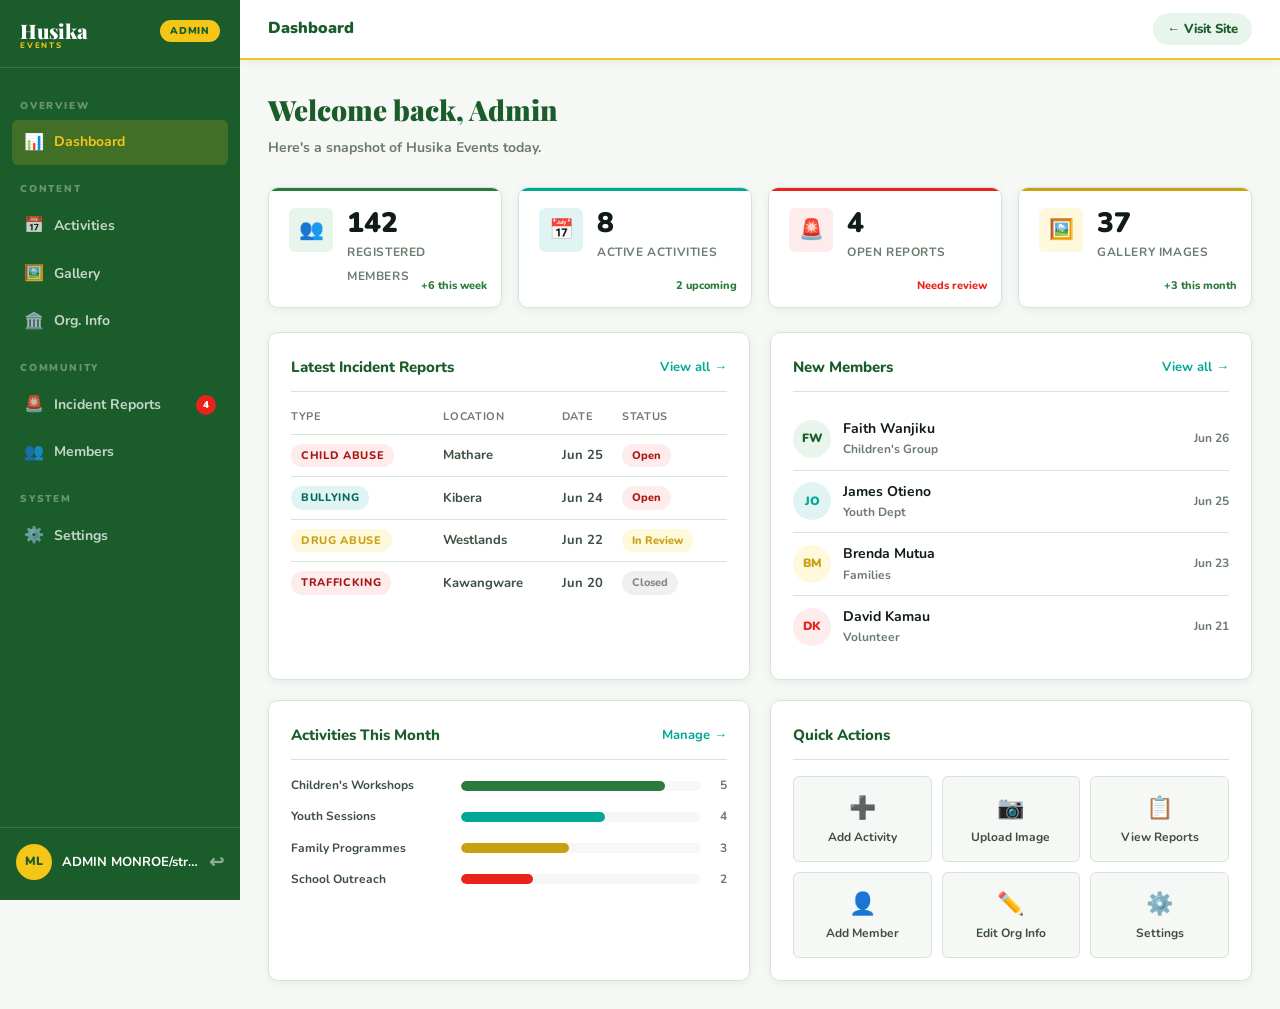
==== client/admin.html @ 175bd12d "Initial commit" ====
<!DOCTYPE html>
<html lang="en">
<head>
  <meta charset="UTF-8" />
  <meta name="viewport" content="width=device-width, initial-scale=1.0" />
  <title>Husika Events — Admin Dashboard</title>
  <link rel="stylesheet" href="admin.css" />
  <link href="https://fonts.googleapis.com/css2?family=Nunito:wght@400;600;700;800;900&family=Playfair+Display:wght@700;900&display=swap" rel="stylesheet" />
</head>
<body>

  <!-- ===== SIDEBAR ===== -->
  <aside class="sidebar" id="sidebar">
    <div class="sidebar-brand">
      <div class="brand-lock">
        <span class="brand-husika">Husika</span>
        <span class="brand-events">EVENTS</span>
      </div>
      <span class="admin-badge">Admin</span>
    </div>

    <nav class="sidebar-nav">
      <p class="nav-group-label">Overview</p>
      <a href="#" class="sidebar-link active" data-panel="dashboard">
        <span class="slink-icon">📊</span> Dashboard
      </a>

      <p class="nav-group-label">Content</p>
      <a href="#" class="sidebar-link" data-panel="activities">
        <span class="slink-icon">📅</span> Activities
      </a>
      <a href="#" class="sidebar-link" data-panel="gallery">
        <span class="slink-icon">🖼️</span> Gallery
      </a>
      <a href="#" class="sidebar-link" data-panel="about">
        <span class="slink-icon">🏛️</span> Org. Info
      </a>

      <p class="nav-group-label">Community</p>
      <a href="#" class="sidebar-link" data-panel="reports">
        <span class="slink-icon">🚨</span> Incident Reports
        <span class="sidebar-badge">4</span>
      </a>
      <a href="#" class="sidebar-link" data-panel="members">
        <span class="slink-icon">👥</span> Members
      </a>

      <p class="nav-group-label">System</p>
      <a href="#" class="sidebar-link" data-panel="settings">
        <span class="slink-icon">⚙️</span> Settings
      </a>
    </nav>

    <div class="sidebar-user">
      <div class="user-avatar">ML</div>
      <div class="user-info">
        <strong>ADMIN MONROE/strong>
        <span>Super Admin</span>
      </div>
      <a href="index.html" class="logout-btn" title="Back to Site">↩</a>
    </div>
  </aside>

  <!-- ===== MAIN ===== -->
  <main class="main" id="main">

    <!-- Top Bar -->
    <header class="topbar-admin">
      <button class="sidebar-toggle" id="sidebar-toggle" aria-label="Toggle sidebar">☰</button>
      <div class="topbar-title" id="topbar-title">Dashboard</div>
      <div class="topbar-right">
        <span class="topbar-date" id="topbar-date"></span>
        <a href="index.html" class="btn-visit">← Visit Site</a>
      </div>
    </header>

    <!-- ============================
         PANEL: DASHBOARD
         ============================ -->
    <section class="panel active" id="panel-dashboard">
      <div class="panel-head">
        <h1>Welcome back, Admin</h1>
        <p>Here's a snapshot of Husika Events today.</p>
      </div>

      <!-- Stats Row -->
      <div class="stats-row">
        <div class="stat-card">
          <div class="stat-icon stat-icon--green">👥</div>
          <div class="stat-body">
            <span class="stat-num">142</span>
            <span class="stat-label">Registered Members</span>
          </div>
          <div class="stat-change up">+6 this week</div>
        </div>
        <div class="stat-card">
          <div class="stat-icon stat-icon--teal">📅</div>
          <div class="stat-body">
            <span class="stat-num">8</span>
            <span class="stat-label">Active Activities</span>
          </div>
          <div class="stat-change up">2 upcoming</div>
        </div>
        <div class="stat-card">
          <div class="stat-icon stat-icon--red">🚨</div>
          <div class="stat-body">
            <span class="stat-num">4</span>
            <span class="stat-label">Open Reports</span>
          </div>
          <div class="stat-change down">Needs review</div>
        </div>
        <div class="stat-card">
          <div class="stat-icon stat-icon--gold">🖼️</div>
          <div class="stat-body">
            <span class="stat-num">37</span>
            <span class="stat-label">Gallery Images</span>
          </div>
          <div class="stat-change up">+3 this month</div>
        </div>
      </div>

      <!-- Two-column panels -->
      <div class="dash-grid">

        <!-- Recent Reports -->
        <div class="dash-card">
          <div class="dash-card-head">
            <h3>Latest Incident Reports</h3>
            <button class="card-link" onclick="switchPanel('reports')">View all →</button>
          </div>
          <table class="mini-table">
            <thead><tr><th>Type</th><th>Location</th><th>Date</th><th>Status</th></tr></thead>
            <tbody>
              <tr>
                <td><span class="tag tag--red">Child Abuse</span></td>
                <td>Mathare</td><td>Jun 25</td>
                <td><span class="status status--open">Open</span></td>
              </tr>
              <tr>
                <td><span class="tag tag--teal">Bullying</span></td>
                <td>Kibera</td><td>Jun 24</td>
                <td><span class="status status--open">Open</span></td>
              </tr>
              <tr>
                <td><span class="tag tag--gold">Drug Abuse</span></td>
                <td>Westlands</td><td>Jun 22</td>
                <td><span class="status status--review">In Review</span></td>
              </tr>
              <tr>
                <td><span class="tag tag--red">Trafficking</span></td>
                <td>Kawangware</td><td>Jun 20</td>
                <td><span class="status status--closed">Closed</span></td>
              </tr>
            </tbody>
          </table>
        </div>

        <!-- Recent Members -->
        <div class="dash-card">
          <div class="dash-card-head">
            <h3>New Members</h3>
            <button class="card-link" onclick="switchPanel('members')">View all →</button>
          </div>
          <ul class="member-list">
            <li>
              <div class="member-avatar" style="background:#E8F5EC;color:#1A5C2A">FW</div>
              <div class="member-info"><strong>Faith Wanjiku</strong><span>Children's Group</span></div>
              <span class="member-date">Jun 26</span>
            </li>
            <li>
              <div class="member-avatar" style="background:#E0F5F3;color:#00A896">JO</div>
              <div class="member-info"><strong>James Otieno</strong><span>Youth Dept</span></div>
              <span class="member-date">Jun 25</span>
            </li>
            <li>
              <div class="member-avatar" style="background:#FEF8DC;color:#C9A010">BM</div>
              <div class="member-info"><strong>Brenda Mutua</strong><span>Families</span></div>
              <span class="member-date">Jun 23</span>
            </li>
            <li>
              <div class="member-avatar" style="background:#FDECEB;color:#E8231A">DK</div>
              <div class="member-info"><strong>David Kamau</strong><span>Volunteer</span></div>
              <span class="member-date">Jun 21</span>
            </li>
          </ul>
        </div>

        <!-- Activity Summary -->
        <div class="dash-card">
          <div class="dash-card-head">
            <h3>Activities This Month</h3>
            <button class="card-link" onclick="switchPanel('activities')">Manage →</button>
          </div>
          <div class="activity-bars">
            <div class="abar-row"><span>Children's Workshops</span><div class="abar-wrap"><div class="abar" style="width:85%;background:var(--green-mid)"></div></div><span>5</span></div>
            <div class="abar-row"><span>Youth Sessions</span><div class="abar-wrap"><div class="abar" style="width:60%;background:var(--teal)"></div></div><span>4</span></div>
            <div class="abar-row"><span>Family Programmes</span><div class="abar-wrap"><div class="abar" style="width:45%;background:var(--gold-dark)"></div></div><span>3</span></div>
            <div class="abar-row"><span>School Outreach</span><div class="abar-wrap"><div class="abar" style="width:30%;background:var(--red)"></div></div><span>2</span></div>
          </div>
        </div>

        <!-- Quick Actions -->
        <div class="dash-card">
          <div class="dash-card-head"><h3>Quick Actions</h3></div>
          <div class="quick-actions">
            <button class="qa-btn" onclick="switchPanel('activities')">
              <span class="qa-icon">➕</span>
              <span>Add Activity</span>
            </button>
            <button class="qa-btn" onclick="switchPanel('gallery')">
              <span class="qa-icon">📷</span>
              <span>Upload Image</span>
            </button>
            <button class="qa-btn" onclick="switchPanel('reports')">
              <span class="qa-icon">📋</span>
              <span>View Reports</span>
            </button>
            <button class="qa-btn" onclick="switchPanel('members')">
              <span class="qa-icon">👤</span>
              <span>Add Member</span>
            </button>
            <button class="qa-btn" onclick="switchPanel('about')">
              <span class="qa-icon">✏️</span>
              <span>Edit Org Info</span>
            </button>
            <button class="qa-btn" onclick="switchPanel('settings')">
              <span class="qa-icon">⚙️</span>
              <span>Settings</span>
            </button>
          </div>
        </div>

      </div>
    </section>

    <!-- ============================
         PANEL: ACTIVITIES
         ============================ -->
    <section class="panel" id="panel-activities">
      <div class="panel-head between">
        <div>
          <h1>Activities & Programmes</h1>
          <p>Add, edit, or remove activities visible on the website.</p>
        </div>
        <button class="btn btn--primary" onclick="openModal('modal-add-activity')">+ Add Activity</button>
      </div>

      <div class="filter-row">
        <select id="act-filter-group" onchange="filterActivities()">
          <option value="">All Groups</option>
          <option>Children</option><option>Youth</option><option>Families</option><option>Education</option>
        </select>
        <select id="act-filter-season" onchange="filterActivities()">
          <option value="">All Seasons</option>
          <option>School Term</option><option>Holiday</option>
        </select>
        <input type="text" placeholder="Search activities..." id="act-search" oninput="filterActivities()" />
      </div>

      <div class="table-wrap">
        <table class="data-table" id="activities-table">
          <thead>
            <tr><th>Activity</th><th>Group</th><th>Schedule</th><th>Location</th><th>Season</th><th>Status</th><th>Actions</th></tr>
          </thead>
          <tbody>
            <tr data-group="Children" data-season="School Term">
              <td><strong>Safe Touch Workshop</strong></td>
              <td><span class="tag tag--green">Children</span></td>
              <td>Every 2nd Sat</td><td>Nairobi Centre</td>
              <td>School Term</td>
              <td><span class="status status--active">Active</span></td>
              <td class="actions-cell">
                <button class="act-btn act-btn--edit" title="Edit">✏️</button>
                <button class="act-btn act-btn--del" title="Delete" onclick="confirmDelete(this)">🗑️</button>
              </td>
            </tr>
            <tr data-group="Youth" data-season="School Term">
              <td><strong>Anti-Drug Campaign</strong></td>
              <td><span class="tag tag--teal">Youth</span></td>
              <td>Bi-weekly Fri</td><td>Various Schools</td>
              <td>School Term</td>
              <td><span class="status status--active">Active</span></td>
              <td class="actions-cell">
                <button class="act-btn act-btn--edit" title="Edit">✏️</button>
                <button class="act-btn act-btn--del" title="Delete" onclick="confirmDelete(this)">🗑️</button>
              </td>
            </tr>
            <tr data-group="Families" data-season="Holiday">
              <td><strong>Family Safety Day</strong></td>
              <td><span class="tag tag--gold">Families</span></td>
              <td>School Holidays</td><td>Community Grounds</td>
              <td>Holiday</td>
              <td><span class="status status--active">Active</span></td>
              <td class="actions-cell">
                <button class="act-btn act-btn--edit" title="Edit">✏️</button>
                <button class="act-btn act-btn--del" title="Delete" onclick="confirmDelete(this)">🗑️</button>
              </td>
            </tr>
            <tr data-group="Youth" data-season="Holiday">
              <td><strong>Leadership Camp</strong></td>
              <td><span class="tag tag--teal">Youth</span></td>
              <td>August Holiday</td><td>TBA</td>
              <td>Holiday</td>
              <td><span class="status status--draft">Draft</span></td>
              <td class="actions-cell">
                <button class="act-btn act-btn--edit" title="Edit">✏️</button>
                <button class="act-btn act-btn--del" title="Delete" onclick="confirmDelete(this)">🗑️</button>
              </td>
            </tr>
            <tr data-group="Children" data-season="Holiday">
              <td><strong>Creative Arts Festival</strong></td>
              <td><span class="tag tag--green">Children</span></td>
              <td>April Holiday</td><td>Husika HQ</td>
              <td>Holiday</td>
              <td><span class="status status--active">Active</span></td>
              <td class="actions-cell">
                <button class="act-btn act-btn--edit" title="Edit">✏️</button>
                <button class="act-btn act-btn--del" title="Delete" onclick="confirmDelete(this)">🗑️</button>
              </td>
            </tr>
          </tbody>
        </table>
      </div>
    </section>

    <!-- ============================
         PANEL: GALLERY
         ============================ -->
    <section class="panel" id="panel-gallery">
      <div class="panel-head between">
        <div>
          <h1>Gallery Manager</h1>
          <p>Upload, organise, and remove images from the website gallery.</p>
        </div>
        <label class="btn btn--primary" style="cursor:pointer;">
          📷 Upload Images
          <input type="file" accept="image/*" multiple style="display:none" onchange="handleUpload(event)" />
        </label>
      </div>

      <div class="gallery-toolbar">
        <input type="text" placeholder="Search images..." style="max-width:280px" />
        <select>
          <option>All Albums</option>
          <option>Events 2024</option>
          <option>Youth Programmes</option>
          <option>Community Outreach</option>
          <option>Campaigns</option>
        </select>
        <button class="btn btn--outline-dark" onclick="openModal('modal-add-album')">+ New Album</button>
      </div>

      <div class="gallery-admin-grid" id="gallery-grid">
        <div class="gallery-admin-item">
          <div class="gallery-img-wrap">
            <div class="gallery-thumb placeholder-thumb">📸</div>
            <div class="gallery-item-overlay">
              <button class="overlay-btn" title="Delete" onclick="confirmDelete(this.closest('.gallery-admin-item'))">🗑️</button>
            </div>
          </div>
          <div class="gallery-item-meta">
            <span>Community Safety Day</span>
            <span class="img-size">2.1 MB</span>
          </div>
        </div>
        <div class="gallery-admin-item">
          <div class="gallery-img-wrap">
            <div class="gallery-thumb placeholder-thumb">📸</div>
            <div class="gallery-item-overlay">
              <button class="overlay-btn" title="Delete" onclick="confirmDelete(this.closest('.gallery-admin-item'))">🗑️</button>
            </div>
          </div>
          <div class="gallery-item-meta">
            <span>Youth Leadership Camp</span>
            <span class="img-size">1.8 MB</span>
          </div>
        </div>
        <div class="gallery-admin-item">
          <div class="gallery-img-wrap">
            <div class="gallery-thumb placeholder-thumb">📸</div>
            <div class="gallery-item-overlay">
              <button class="overlay-btn" title="Delete" onclick="confirmDelete(this.closest('.gallery-admin-item'))">🗑️</button>
            </div>
          </div>
          <div class="gallery-item-meta">
            <span>Children's Workshop</span>
            <span class="img-size">0.9 MB</span>
          </div>
        </div>
        <div class="gallery-admin-item">
          <div class="gallery-img-wrap">
            <div class="gallery-thumb placeholder-thumb">📸</div>
            <div class="gallery-item-overlay">
              <button class="overlay-btn" title="Delete" onclick="confirmDelete(this.closest('.gallery-admin-item'))">🗑️</button>
            </div>
          </div>
          <div class="gallery-item-meta">
            <span>School Outreach</span>
            <span class="img-size">3.2 MB</span>
          </div>
        </div>
        <div class="gallery-admin-item">
          <div class="gallery-img-wrap">
            <div class="gallery-thumb placeholder-thumb">📸</div>
            <div class="gallery-item-overlay">
              <button class="overlay-btn" title="Delete" onclick="confirmDelete(this.closest('.gallery-admin-item'))">🗑️</button>
            </div>
          </div>
          <div class="gallery-item-meta">
            <span>Awareness Campaign</span>
            <span class="img-size">1.5 MB</span>
          </div>
        </div>
        <!-- Upload Drop Zone -->
        <div class="gallery-drop-zone" id="drop-zone">
          <span style="font-size:36px">☁️</span>
          <p>Drag & drop images here</p>
          <p style="font-size:12px;color:var(--text-muted)">PNG, JPG, WEBP — max 10 MB each</p>
        </div>
      </div>
    </section>

    <!-- ============================
         PANEL: ORG INFO
         ============================ -->
    <section class="panel" id="panel-about">
      <div class="panel-head">
        <h1>Organisational Information</h1>
        <p>Edit content that appears on the About page of the website.</p>
      </div>

      <div class="form-sections">
        <div class="form-section">
          <h3>Organisation History</h3>
          <div class="form-group">
            <label>Organisation Name</label>
            <input type="text" value="Husika Events" />
          </div>
          <div class="form-group">
            <label>Founded</label>
            <input type="text" value="2018" />
          </div>
          <div class="form-group">
            <label>History / Background</label>
            <textarea rows="5">Husika Events was founded on a simple yet powerful belief: every child deserves to feel safe, every community member deserves dignity, and every voice deserves to be heard. Rooted in Kenyan communities, Husika brings together volunteers, professionals, and families...</textarea>
          </div>
        </div>

        <div class="form-section">
          <h3>Mission & Vision</h3>
          <div class="form-group">
            <label>Mission Statement</label>
            <textarea rows="3">To empower communities to protect children, prevent abuse, and foster environments where every individual can thrive.</textarea>
          </div>
          <div class="form-group">
            <label>Vision Statement</label>
            <textarea rows="3">A Kenya where no child suffers in silence and every community has the tools to stand up for the vulnerable.</textarea>
          </div>
        </div>

        <div class="form-section">
          <h3>Management Team</h3>
          <table class="data-table">
            <thead><tr><th>Name</th><th>Role / Title</th><th>Department</th><th>Actions</th></tr></thead>
            <tbody>
              <tr>
                <td>Dr. Sarah Njeri</td><td>Executive Director</td><td>Leadership</td>
                <td class="actions-cell"><button class="act-btn act-btn--edit">✏️</button><button class="act-btn act-btn--del" onclick="confirmDelete(this)">🗑️</button></td>
              </tr>
              <tr>
                <td>Mr. John Maina</td><td>Programme Manager</td><td>Operations</td>
                <td class="actions-cell"><button class="act-btn act-btn--edit">✏️</button><button class="act-btn act-btn--del" onclick="confirmDelete(this)">🗑️</button></td>
              </tr>
              <tr>
                <td>Ms. Grace Achieng</td><td>Child Protection Officer</td><td>Welfare</td>
                <td class="actions-cell"><button class="act-btn act-btn--edit">✏️</button><button class="act-btn act-btn--del" onclick="confirmDelete(this)">🗑️</button></td>
              </tr>
            </tbody>
          </table>
          <button class="btn btn--outline-dark" style="margin-top:12px">+ Add Team Member</button>
        </div>

        <div class="form-section">
          <h3>Departments / Groups</h3>
          <table class="data-table">
            <thead><tr><th>Group Name</th><th>Age Range</th><th>Description</th><th>Actions</th></tr></thead>
            <tbody>
              <tr>
                <td>Children's Group</td><td>5–12</td><td>Play-based learning and safety education</td>
                <td class="actions-cell"><button class="act-btn act-btn--edit">✏️</button><button class="act-btn act-btn--del" onclick="confirmDelete(this)">🗑️</button></td>
              </tr>
              <tr>
                <td>Youth Department</td><td>13–25</td><td>Leadership, mentorship, and life skills</td>
                <td class="actions-cell"><button class="act-btn act-btn--edit">✏️</button><button class="act-btn act-btn--del" onclick="confirmDelete(this)">🗑️</button></td>
              </tr>
              <tr>
                <td>Families & Parents</td><td>All Ages</td><td>Parenting support and counselling</td>
                <td class="actions-cell"><button class="act-btn act-btn--edit">✏️</button><button class="act-btn act-btn--del" onclick="confirmDelete(this)">🗑️</button></td>
              </tr>
            </tbody>
          </table>
          <button class="btn btn--outline-dark" style="margin-top:12px">+ Add Group</button>
        </div>

        <div class="form-actions">
          <button class="btn btn--primary" onclick="showToast('Organisational information saved!')">Save All Changes</button>
          <button class="btn btn--outline-dark">Discard</button>
        </div>
      </div>
    </section>

    <!-- ============================
         PANEL: INCIDENT REPORTS
         ============================ -->
    <section class="panel" id="panel-reports">
      <div class="panel-head between">
        <div>
          <h1>Incident Reports</h1>
          <p>Review and manage reports submitted by members and the public.</p>
        </div>
        <div style="display:flex;gap:8px;align-items:center;">
          <select>
            <option>All Types</option>
            <option>Child Sexual Abuse</option>
            <option>Bullying</option>
            <option>Trafficking</option>
            <option>Drug Abuse</option>
            <option>Other</option>
          </select>
          <select>
            <option>All Statuses</option>
            <option>Open</option>
            <option>In Review</option>
            <option>Escalated</option>
            <option>Closed</option>
          </select>
        </div>
      </div>

      <div class="reports-list">

        <div class="report-card report-card--urgent">
          <div class="report-card-head">
            <span class="tag tag--red">Child Sexual Abuse</span>
            <span class="status status--open">Open</span>
            <span class="report-date">Jun 25, 2025</span>
          </div>
          <p class="report-desc">A child in Mathare reported being touched inappropriately by a neighbour. The child disclosed to a teacher who submitted this report on their behalf.</p>
          <div class="report-meta">
            <span>📍 Mathare, Nairobi</span>
            <span>👤 Anonymous (via teacher)</span>
            <span>📞 +254 7** *** 210</span>
          </div>
          <div class="report-actions">
            <button class="btn btn--primary btn--sm" onclick="showToast('Report escalated to authorities.')">Escalate to Authorities</button>
            <button class="btn btn--outline-dark btn--sm" onclick="showToast('Status updated to In Review.')">Mark In Review</button>
            <button class="btn btn--outline-dark btn--sm" onclick="showToast('Report closed.')">Close Report</button>
          </div>
        </div>

        <div class="report-card">
          <div class="report-card-head">
            <span class="tag tag--teal">Bullying</span>
            <span class="status status--open">Open</span>
            <span class="report-date">Jun 24, 2025</span>
          </div>
          <p class="report-desc">A youth member reported ongoing bullying at school including intimidation, verbal abuse, and theft of personal items by older students.</p>
          <div class="report-meta">
            <span>📍 Kibera, Nairobi</span>
            <span>👤 James O. (Member)</span>
          </div>
          <div class="report-actions">
            <button class="btn btn--primary btn--sm" onclick="showToast('Report escalated.')">Escalate</button>
            <button class="btn btn--outline-dark btn--sm" onclick="showToast('Marked In Review.')">Mark In Review</button>
            <button class="btn btn--outline-dark btn--sm" onclick="showToast('Report closed.')">Close</button>
          </div>
        </div>

        <div class="report-card">
          <div class="report-card-head">
            <span class="tag tag--gold">Drug Abuse</span>
            <span class="status status--review">In Review</span>
            <span class="report-date">Jun 22, 2025</span>
          </div>
          <p class="report-desc">Parent reported that teenagers in the Westlands area are being supplied drugs near a local school gate between 3–5 PM on weekdays.</p>
          <div class="report-meta">
            <span>📍 Westlands, Nairobi</span>
            <span>👤 Concerned Parent (Anonymous)</span>
          </div>
          <div class="report-actions">
            <button class="btn btn--primary btn--sm" onclick="showToast('Escalated to police.')">Escalate</button>
            <button class="btn btn--outline-dark btn--sm" onclick="showToast('Report closed.')">Close</button>
          </div>
        </div>

        <div class="report-card report-card--closed">
          <div class="report-card-head">
            <span class="tag tag--red">Child Trafficking</span>
            <span class="status status--closed">Closed</span>
            <span class="report-date">Jun 20, 2025</span>
          </div>
          <p class="report-desc">Report regarding suspicious recruitment of minors in Kawangware. Escalated to ANPPCAN Kenya and police. Case resolved and referral made.</p>
          <div class="report-meta">
            <span>📍 Kawangware, Nairobi</span>
            <span>👤 Community Leader</span>
          </div>
          <div class="report-actions">
            <button class="btn btn--outline-dark btn--sm" onclick="showToast('Report re-opened.')">Re-open</button>
          </div>
        </div>

      </div>
    </section>

    <!-- ============================
         PANEL: MEMBERS
         ============================ -->
    <section class="panel" id="panel-members">
      <div class="panel-head between">
        <div>
          <h1>Member Management</h1>
          <p>View, search, and manage all registered members.</p>
        </div>
        <button class="btn btn--primary" onclick="openModal('modal-add-member')">+ Add Member</button>
      </div>

      <div class="filter-row">
        <input type="text" placeholder="Search by name or email..." style="flex:1" oninput="filterMembers(this.value)" />
        <select onchange="filterMembers()">
          <option value="">All Groups</option>
          <option>Children's Group</option>
          <option>Youth Department</option>
          <option>Families & Parents</option>
          <option>Volunteer</option>
        </select>
        <select>
          <option value="">All Statuses</option>
          <option>Active</option>
          <option>Pending</option>
          <option>Suspended</option>
        </select>
      </div>

      <div class="table-wrap">
        <table class="data-table" id="members-table">
          <thead>
            <tr><th>Member</th><th>Group</th><th>Phone</th><th>Joined</th><th>Status</th><th>Actions</th></tr>
          </thead>
          <tbody>
            <tr>
              <td>
                <div class="member-cell">
                  <div class="member-avatar sm" style="background:#E8F5EC;color:#1A5C2A">FW</div>
                  <div><strong>Faith Wanjiku</strong><br><span style="font-size:12px;color:var(--text-muted)">faith@email.com</span></div>
                </div>
              </td>
              <td><span class="tag tag--green">Children's Group</span></td>
              <td>+254 712 345 678</td><td>Jun 26, 2025</td>
              <td><span class="status status--active">Active</span></td>
              <td class="actions-cell">
                <button class="act-btn act-btn--edit">✏️</button>
                <button class="act-btn act-btn--del" onclick="confirmDelete(this)">🗑️</button>
              </td>
            </tr>
            <tr>
              <td>
                <div class="member-cell">
                  <div class="member-avatar sm" style="background:#E0F5F3;color:#00A896">JO</div>
                  <div><strong>James Otieno</strong><br><span style="font-size:12px;color:var(--text-muted)">james@email.com</span></div>
                </div>
              </td>
              <td><span class="tag tag--teal">Youth Dept</span></td>
              <td>+254 723 456 789</td><td>Jun 25, 2025</td>
              <td><span class="status status--active">Active</span></td>
              <td class="actions-cell">
                <button class="act-btn act-btn--edit">✏️</button>
                <button class="act-btn act-btn--del" onclick="confirmDelete(this)">🗑️</button>
              </td>
            </tr>
            <tr>
              <td>
                <div class="member-cell">
                  <div class="member-avatar sm" style="background:#FEF8DC;color:#C9A010">BM</div>
                  <div><strong>Brenda Mutua</strong><br><span style="font-size:12px;color:var(--text-muted)">brenda@email.com</span></div>
                </div>
              </td>
              <td><span class="tag tag--gold">Families</span></td>
              <td>+254 734 567 890</td><td>Jun 23, 2025</td>
              <td><span class="status status--active">Active</span></td>
              <td class="actions-cell">
                <button class="act-btn act-btn--edit">✏️</button>
                <button class="act-btn act-btn--del" onclick="confirmDelete(this)">🗑️</button>
              </td>
            </tr>
            <tr>
              <td>
                <div class="member-cell">
                  <div class="member-avatar sm" style="background:#FDECEB;color:#E8231A">DK</div>
                  <div><strong>David Kamau</strong><br><span style="font-size:12px;color:var(--text-muted)">david@email.com</span></div>
                </div>
              </td>
              <td><span class="tag tag--red">Volunteer</span></td>
              <td>+254 745 678 901</td><td>Jun 21, 2025</td>
              <td><span class="status status--pending">Pending</span></td>
              <td class="actions-cell">
                <button class="act-btn act-btn--edit">✏️</button>
                <button class="act-btn act-btn--del" onclick="confirmDelete(this)">🗑️</button>
              </td>
            </tr>
          </tbody>
        </table>
      </div>
    </section>

    <!-- ============================
         PANEL: SETTINGS
         ============================ -->
    <section class="panel" id="panel-settings">
      <div class="panel-head">
        <h1>Settings</h1>
        <p>Control website content, notifications, and admin access.</p>
      </div>

      <div class="form-sections">
        <div class="form-section">
          <h3>Contact Information</h3>
          <div class="form-row-2">
            <div class="form-group">
              <label>WhatsApp Number</label>
              <input type="tel" value="+254 750 620 620" />
            </div>
            <div class="form-group">
              <label>Email Address</label>
              <input type="email" value="info@husikaevents.org" />
            </div>
          </div>
          <div class="form-group">
            <label>Physical Address</label>
            <input type="text" value="Nairobi, Kenya" />
          </div>
        </div>

        <div class="form-section">
          <h3>Admin Accounts</h3>
          <table class="data-table">
            <thead><tr><th>Name</th><th>Email</th><th>Role</th><th>Last Login</th><th>Actions</th></tr></thead>
            <tbody>
              <tr>
                <td>Admin Kariuki</td><td>admin@husikaevents.org</td>
                <td><span class="tag tag--red">Super Admin</span></td>
                <td>Today, 09:14 AM</td>
                <td class="actions-cell"><button class="act-btn act-btn--edit">✏️</button></td>
              </tr>
              <tr>
                <td>Grace Achieng</td><td>grace@husikaevents.org</td>
                <td><span class="tag tag--teal">Content Admin</span></td>
                <td>Jun 24, 2025</td>
                <td class="actions-cell"><button class="act-btn act-btn--edit">✏️</button><button class="act-btn act-btn--del" onclick="confirmDelete(this)">🗑️</button></td>
              </tr>
            </tbody>
          </table>
          <button class="btn btn--outline-dark" style="margin-top:12px">+ Add Admin</button>
        </div>

        <div class="form-section">
          <h3>Website Toggles</h3>
          <div class="toggle-list">
            <div class="toggle-row">
              <div>
                <strong>Show Reporting Form</strong>
                <p>Enables the incident reporting form on the public site.</p>
              </div>
              <label class="toggle-switch">
                <input type="checkbox" checked />
                <span class="toggle-slider"></span>
              </label>
            </div>
            <div class="toggle-row">
              <div>
                <strong>Member Registration Open</strong>
                <p>Allow new users to register on the site.</p>
              </div>
              <label class="toggle-switch">
                <input type="checkbox" checked />
                <span class="toggle-slider"></span>
              </label>
            </div>
            <div class="toggle-row">
              <div>
                <strong>Gallery Public</strong>
                <p>Make the gallery tab visible to the public.</p>
              </div>
              <label class="toggle-switch">
                <input type="checkbox" checked />
                <span class="toggle-slider"></span>
              </label>
            </div>
            <div class="toggle-row">
              <div>
                <strong>Maintenance Mode</strong>
                <p>Show a maintenance notice on the public site.</p>
              </div>
              <label class="toggle-switch">
                <input type="checkbox" />
                <span class="toggle-slider"></span>
              </label>
            </div>
          </div>
        </div>

        <div class="form-actions">
          <button class="btn btn--primary" onclick="showToast('Settings saved successfully!')">Save Settings</button>
          <button class="btn btn--outline-dark">Discard</button>
        </div>
      </div>
    </section>

  </main><!-- /main -->

  <!-- ============================
       MODAL: Add Activity
       ============================ -->
  <div class="modal-overlay" id="modal-add-activity">
    <div class="modal">
      <div class="modal-head">
        <h2>Add New Activity</h2>
        <button class="modal-close" onclick="closeModal('modal-add-activity')">✕</button>
      </div>
      <form onsubmit="submitActivity(event)">
        <div class="form-group">
          <label>Activity Title *</label>
          <input type="text" placeholder="e.g. Safe Touch Workshop" required />
        </div>
        <div class="form-row-2">
          <div class="form-group">
            <label>Group *</label>
            <select required>
              <option value="">Select group</option>
              <option>Children</option><option>Youth</option>
              <option>Families</option><option>Education</option>
            </select>
          </div>
          <div class="form-group">
            <label>Season</label>
            <select>
              <option>School Term</option>
              <option>Holiday</option>
              <option>Year-round</option>
            </select>
          </div>
        </div>
        <div class="form-row-2">
          <div class="form-group">
            <label>Schedule</label>
            <input type="text" placeholder="e.g. Every 2nd Saturday" />
          </div>
          <div class="form-group">
            <label>Location</label>
            <input type="text" placeholder="e.g. Nairobi Centre" />
          </div>
        </div>
        <div class="form-group">
          <label>Description</label>
          <textarea rows="4" placeholder="Describe this activity..."></textarea>
        </div>
        <div class="form-group">
          <label>Status</label>
          <select>
            <option>Active</option>
            <option>Draft</option>
            <option>Archived</option>
          </select>
        </div>
        <div class="modal-foot">
          <button type="button" class="btn btn--outline-dark" onclick="closeModal('modal-add-activity')">Cancel</button>
          <button type="submit" class="btn btn--primary">Save Activity</button>
        </div>
      </form>
    </div>
  </div>

  <!-- MODAL: Add Member -->
  <div class="modal-overlay" id="modal-add-member">
    <div class="modal">
      <div class="modal-head">
        <h2>Add New Member</h2>
        <button class="modal-close" onclick="closeModal('modal-add-member')">✕</button>
      </div>
      <form onsubmit="submitMember(event)">
        <div class="form-row-2">
          <div class="form-group">
            <label>First Name *</label>
            <input type="text" placeholder="Jane" required />
          </div>
          <div class="form-group">
            <label>Last Name *</label>
            <input type="text" placeholder="Wanjiku" required />
          </div>
        </div>
        <div class="form-group">
          <label>Email Address</label>
          <input type="email" placeholder="jane@email.com" />
        </div>
        <div class="form-group">
          <label>WhatsApp / Phone *</label>
          <input type="tel" placeholder="+254 ..." required />
        </div>
        <div class="form-row-2">
          <div class="form-group">
            <label>Group *</label>
            <select required>
              <option value="">Select group</option>
              <option>Children's Group (5–12)</option>
              <option>Youth Department (13–25)</option>
              <option>Families & Parents</option>
              <option>Volunteer / Supporter</option>
            </select>
          </div>
          <div class="form-group">
            <label>Status</label>
            <select>
              <option>Active</option>
              <option>Pending</option>
              <option>Suspended</option>
            </select>
          </div>
        </div>
        <div class="modal-foot">
          <button type="button" class="btn btn--outline-dark" onclick="closeModal('modal-add-member')">Cancel</button>
          <button type="submit" class="btn btn--primary">Add Member</button>
        </div>
      </form>
    </div>
  </div>

  <!-- MODAL: Add Album -->
  <div class="modal-overlay" id="modal-add-album">
    <div class="modal" style="max-width:420px">
      <div class="modal-head">
        <h2>Create New Album</h2>
        <button class="modal-close" onclick="closeModal('modal-add-album')">✕</button>
      </div>
      <form onsubmit="submitAlbum(event)">
        <div class="form-group">
          <label>Album Name *</label>
          <input type="text" placeholder="e.g. Events 2025" required />
        </div>
        <div class="form-group">
          <label>Description</label>
          <textarea rows="3" placeholder="Brief description..."></textarea>
        </div>
        <div class="modal-foot">
          <button type="button" class="btn btn--outline-dark" onclick="closeModal('modal-add-album')">Cancel</button>
          <button type="submit" class="btn btn--primary">Create Album</button>
        </div>
      </form>
    </div>
  </div>

  <!-- Confirm Delete -->
  <div class="modal-overlay" id="modal-confirm-delete">
    <div class="modal" style="max-width:400px;text-align:center">
      <div style="font-size:48px;margin-bottom:12px">🗑️</div>
      <h2 style="margin-bottom:8px">Delete this item?</h2>
      <p style="color:var(--text-muted);margin-bottom:24px">This action cannot be undone.</p>
      <div style="display:flex;gap:12px;justify-content:center">
        <button class="btn btn--outline-dark" onclick="closeModal('modal-confirm-delete')">Cancel</button>
        <button class="btn" style="background:var(--red);color:#fff;border-color:var(--red)" onclick="executeDelete()">Yes, Delete</button>
      </div>
    </div>
  </div>

  <!-- Toast -->
  <div class="toast" id="toast"></div>

  <script src="admin.js"></script>
</body>
</html>
---- client/admin.css ----
/* ============================================
   HUSIKA EVENTS — admin.css
   Admin Dashboard Stylesheet
   Inherits brand tokens from main site
   ============================================ */

:root {
  --green-deep:   #1A5C2A;
  --green-mid:    #2A7A3B;
  --green-light:  #E8F5EC;
  --teal:         #00A896;
  --teal-light:   #E0F5F3;
  --gold:         #F5C518;
  --gold-dark:    #C9A010;
  --gold-light:   #FEF8DC;
  --red:          #E8231A;
  --red-light:    #FDECEB;
  --white:        #FFFFFF;
  --off-white:    #F6F8F6;
  --text-dark:    #111C14;
  --text-mid:     #3D4F40;
  --text-muted:   #6B7C6E;
  --border:       #D4E6D6;
  --sidebar-w:    240px;
  --topbar-h:     60px;
  --font-display: 'Playfair Display', Georgia, serif;
  --font-body:    'Nunito', 'Segoe UI', sans-serif;
  --radius-sm:    6px;
  --radius-md:    10px;
  --radius-lg:    16px;
  --shadow-sm:    0 2px 8px rgba(26,92,42,0.07);
  --shadow-md:    0 6px 20px rgba(26,92,42,0.10);
}

*, *::before, *::after { box-sizing: border-box; margin: 0; padding: 0; }
html { scroll-behavior: smooth; }
body {
  font-family: var(--font-body);
  background: var(--off-white);
  color: var(--text-dark);
  display: flex;
  min-height: 100vh;
  font-size: 15px;
  line-height: 1.6;
}

a { color: inherit; text-decoration: none; }
ul { list-style: none; }
input, select, textarea, button { font-family: var(--font-body); font-size: 14px; }
textarea { resize: vertical; }

/* ======== SIDEBAR ======== */
.sidebar {
  width: var(--sidebar-w);
  background: var(--green-deep);
  position: fixed;
  top: 0; left: 0; bottom: 0;
  display: flex;
  flex-direction: column;
  z-index: 200;
  transition: transform 0.25s;
  overflow-y: auto;
}

.sidebar-brand {
  padding: 20px 20px 16px;
  border-bottom: 1px solid rgba(255,255,255,0.12);
  display: flex;
  justify-content: space-between;
  align-items: flex-start;
}

.brand-lock { display: flex; flex-direction: column; line-height: 1.1; }
.brand-husika {
  font-family: var(--font-display);
  font-size: 20px;
  font-weight: 900;
  color: var(--white);
}
.brand-events {
  font-size: 8px;
  letter-spacing: 0.22em;
  font-weight: 800;
  color: var(--gold);
  text-transform: uppercase;
}

.admin-badge {
  background: var(--gold);
  color: var(--green-deep);
  font-size: 10px;
  font-weight: 900;
  padding: 3px 10px;
  border-radius: 50px;
  text-transform: uppercase;
  letter-spacing: 0.08em;
}

.sidebar-nav {
  flex: 1;
  padding: 16px 12px;
  display: flex;
  flex-direction: column;
  gap: 2px;
}

.nav-group-label {
  font-size: 10px;
  font-weight: 900;
  letter-spacing: 0.18em;
  text-transform: uppercase;
  color: rgba(255,255,255,0.35);
  padding: 14px 8px 4px;
}

.sidebar-link {
  display: flex;
  align-items: center;
  gap: 10px;
  padding: 10px 12px;
  border-radius: var(--radius-sm);
  color: rgba(255,255,255,0.75);
  font-weight: 700;
  font-size: 14px;
  transition: background 0.15s, color 0.15s;
  position: relative;
}

.sidebar-link:hover {
  background: rgba(255,255,255,0.1);
  color: var(--white);
}

.sidebar-link.active {
  background: rgba(245,197,24,0.18);
  color: var(--gold);
}

.slink-icon { font-size: 16px; }

.sidebar-badge {
  margin-left: auto;
  background: var(--red);
  color: var(--white);
  font-size: 10px;
  font-weight: 900;
  padding: 2px 7px;
  border-radius: 50px;
}

.sidebar-user {
  display: flex;
  align-items: center;
  gap: 10px;
  padding: 16px 16px 20px;
  border-top: 1px solid rgba(255,255,255,0.12);
}

.user-avatar {
  width: 36px; height: 36px;
  border-radius: 50%;
  background: var(--gold);
  color: var(--green-deep);
  font-size: 12px;
  font-weight: 900;
  display: flex;
  align-items: center;
  justify-content: center;
  flex-shrink: 0;
}

.user-info {
  flex: 1;
  display: flex;
  flex-direction: column;
  min-width: 0;
}
.user-info strong { font-size: 13px; color: var(--white); white-space: nowrap; overflow: hidden; text-overflow: ellipsis; }
.user-info span { font-size: 11px; color: rgba(255,255,255,0.5); }

.logout-btn {
  color: rgba(255,255,255,0.5);
  font-size: 18px;
  transition: color 0.15s;
}
.logout-btn:hover { color: var(--gold); }

/* ======== MAIN ======== */
.main {
  margin-left: var(--sidebar-w);
  flex: 1;
  display: flex;
  flex-direction: column;
  min-height: 100vh;
}

/* ======== TOPBAR ======== */
.topbar-admin {
  position: sticky;
  top: 0;
  z-index: 100;
  background: var(--white);
  border-bottom: 2px solid var(--gold);
  height: var(--topbar-h);
  display: flex;
  align-items: center;
  padding: 0 28px;
  gap: 16px;
  box-shadow: var(--shadow-sm);
}

.sidebar-toggle {
  background: none;
  border: none;
  cursor: pointer;
  font-size: 22px;
  color: var(--green-deep);
  display: none;
}

.topbar-title {
  font-weight: 900;
  font-size: 16px;
  color: var(--green-deep);
  flex: 1;
}

.topbar-right {
  display: flex;
  align-items: center;
  gap: 16px;
}

.topbar-date {
  font-size: 13px;
  color: var(--text-muted);
}

.btn-visit {
  background: var(--green-light);
  color: var(--green-deep);
  font-size: 13px;
  font-weight: 800;
  padding: 6px 14px;
  border-radius: 50px;
  transition: background 0.15s;
}
.btn-visit:hover { background: var(--border); }

/* ======== PANELS ======== */
.panel { display: none; padding: 28px; }
.panel.active { display: block; }

.panel-head {
  margin-bottom: 28px;
}

.panel-head h1 {
  font-family: var(--font-display);
  font-size: 28px;
  font-weight: 900;
  color: var(--green-deep);
  margin-bottom: 4px;
}

.panel-head p { color: var(--text-muted); font-size: 14px; }

.panel-head.between {
  display: flex;
  align-items: flex-end;
  justify-content: space-between;
  gap: 16px;
  flex-wrap: wrap;
}

/* ======== BUTTONS ======== */
.btn {
  display: inline-flex;
  align-items: center;
  justify-content: center;
  gap: 6px;
  padding: 10px 22px;
  border-radius: 50px;
  font-weight: 800;
  font-size: 14px;
  cursor: pointer;
  border: 2px solid transparent;
  transition: background 0.15s, color 0.15s, transform 0.1s;
  font-family: var(--font-body);
}
.btn:hover { transform: translateY(-1px); }
.btn:active { transform: none; }

.btn--primary {
  background: var(--green-deep);
  color: var(--white);
  border-color: var(--green-deep);
}
.btn--primary:hover { background: var(--green-mid); border-color: var(--green-mid); }

.btn--outline-dark {
  background: transparent;
  color: var(--green-deep);
  border-color: var(--green-deep);
}
.btn--outline-dark:hover { background: var(--green-light); }

.btn--sm { padding: 7px 16px; font-size: 13px; }
.btn--full { width: 100%; }

/* ======== STATS ROW ======== */
.stats-row {
  display: grid;
  grid-template-columns: repeat(4, 1fr);
  gap: 16px;
  margin-bottom: 24px;
}

.stat-card {
  background: var(--white);
  border: 1.5px solid var(--border);
  border-radius: var(--radius-md);
  padding: 20px;
  display: flex;
  align-items: flex-start;
  gap: 14px;
  box-shadow: var(--shadow-sm);
  position: relative;
  overflow: hidden;
}

.stat-card::before {
  content: '';
  position: absolute;
  top: 0; left: 0; right: 0;
  height: 3px;
}

.stat-card:nth-child(1)::before { background: var(--green-mid); }
.stat-card:nth-child(2)::before { background: var(--teal); }
.stat-card:nth-child(3)::before { background: var(--red); }
.stat-card:nth-child(4)::before { background: var(--gold-dark); }

.stat-icon {
  width: 44px; height: 44px;
  border-radius: var(--radius-sm);
  display: flex;
  align-items: center;
  justify-content: center;
  font-size: 20px;
  flex-shrink: 0;
}
.stat-icon--green { background: var(--green-light); }
.stat-icon--teal  { background: var(--teal-light); }
.stat-icon--red   { background: var(--red-light); }
.stat-icon--gold  { background: var(--gold-light); }

.stat-body { flex: 1; }
.stat-num {
  display: block;
  font-size: 28px;
  font-weight: 900;
  color: var(--text-dark);
  line-height: 1.1;
}
.stat-label {
  font-size: 12px;
  color: var(--text-muted);
  font-weight: 700;
  text-transform: uppercase;
  letter-spacing: 0.05em;
}

.stat-change {
  position: absolute;
  bottom: 12px;
  right: 14px;
  font-size: 11px;
  font-weight: 800;
}
.stat-change.up   { color: var(--green-mid); }
.stat-change.down { color: var(--red); }

/* ======== DASH GRID ======== */
.dash-grid {
  display: grid;
  grid-template-columns: 1fr 1fr;
  gap: 20px;
}

.dash-card {
  background: var(--white);
  border: 1.5px solid var(--border);
  border-radius: var(--radius-md);
  padding: 22px;
  box-shadow: var(--shadow-sm);
}

.dash-card-head {
  display: flex;
  align-items: center;
  justify-content: space-between;
  margin-bottom: 16px;
  padding-bottom: 12px;
  border-bottom: 1px solid var(--border);
}

.dash-card-head h3 {
  font-size: 15px;
  font-weight: 800;
  color: var(--green-deep);
}

.card-link {
  background: none;
  border: none;
  cursor: pointer;
  font-size: 13px;
  color: var(--teal);
  font-weight: 700;
}
.card-link:hover { text-decoration: underline; }

/* Mini table */
.mini-table {
  width: 100%;
  border-collapse: collapse;
  font-size: 13px;
}
.mini-table th {
  text-align: left;
  color: var(--text-muted);
  font-size: 11px;
  letter-spacing: 0.06em;
  text-transform: uppercase;
  padding: 0 0 8px;
  border-bottom: 1px solid var(--border);
}
.mini-table td {
  padding: 9px 0;
  border-bottom: 1px solid var(--border);
  color: var(--text-mid);
  vertical-align: middle;
}
.mini-table tr:last-child td { border-bottom: none; }

/* Member list in dash */
.member-list li {
  display: flex;
  align-items: center;
  gap: 12px;
  padding: 10px 0;
  border-bottom: 1px solid var(--border);
}
.member-list li:last-child { border-bottom: none; }

.member-avatar {
  width: 38px; height: 38px;
  border-radius: 50%;
  display: flex;
  align-items: center;
  justify-content: center;
  font-size: 12px;
  font-weight: 900;
  flex-shrink: 0;
}
.member-avatar.sm { width: 34px; height: 34px; font-size: 11px; }

.member-info { flex: 1; display: flex; flex-direction: column; }
.member-info strong { font-size: 14px; }
.member-info span { font-size: 12px; color: var(--text-muted); }

.member-date { font-size: 12px; color: var(--text-muted); }

.member-cell { display: flex; align-items: center; gap: 10px; }

/* Activity bars */
.activity-bars { display: flex; flex-direction: column; gap: 12px; }
.abar-row {
  display: flex;
  align-items: center;
  gap: 10px;
  font-size: 13px;
}
.abar-row > span:first-child { width: 160px; color: var(--text-mid); font-size: 12px; white-space: nowrap; }
.abar-row > span:last-child { color: var(--text-muted); font-size: 12px; width: 16px; text-align: right; }
.abar-wrap { flex: 1; background: var(--off-white); border-radius: 50px; height: 10px; overflow: hidden; }
.abar { height: 100%; border-radius: 50px; transition: width 0.5s ease; }

/* Quick actions */
.quick-actions {
  display: grid;
  grid-template-columns: repeat(3, 1fr);
  gap: 10px;
}

.qa-btn {
  display: flex;
  flex-direction: column;
  align-items: center;
  justify-content: center;
  gap: 6px;
  padding: 16px 10px;
  background: var(--off-white);
  border: 1.5px solid var(--border);
  border-radius: var(--radius-sm);
  cursor: pointer;
  font-size: 12px;
  font-weight: 700;
  color: var(--text-mid);
  transition: background 0.15s, border-color 0.15s, color 0.15s;
}
.qa-btn:hover {
  background: var(--green-light);
  border-color: var(--green-mid);
  color: var(--green-deep);
}
.qa-icon { font-size: 22px; }

/* ======== FILTER ROW ======== */
.filter-row {
  display: flex;
  gap: 10px;
  margin-bottom: 20px;
  flex-wrap: wrap;
}

/* ======== FORM ELEMENTS ======== */
input[type=text], input[type=email], input[type=tel],
input[type=password], input[type=number],
select, textarea {
  padding: 9px 14px;
  border: 1.5px solid var(--border);
  border-radius: var(--radius-sm);
  background: var(--white);
  color: var(--text-dark);
  font-size: 14px;
  font-family: var(--font-body);
  outline: none;
  transition: border-color 0.15s;
  width: 100%;
}
input:focus, select:focus, textarea:focus {
  border-color: var(--green-mid);
  box-shadow: 0 0 0 3px rgba(42,122,59,0.09);
}

.form-group { display: flex; flex-direction: column; gap: 5px; }
.form-group label {
  font-size: 12px;
  font-weight: 800;
  color: var(--text-mid);
  text-transform: uppercase;
  letter-spacing: 0.07em;
}

.form-row-2 { display: grid; grid-template-columns: 1fr 1fr; gap: 14px; }

/* ======== TABLE ======== */
.table-wrap { overflow-x: auto; border-radius: var(--radius-md); border: 1.5px solid var(--border); }

.data-table {
  width: 100%;
  border-collapse: collapse;
  background: var(--white);
  font-size: 14px;
}
.data-table th {
  text-align: left;
  padding: 12px 16px;
  font-size: 11px;
  font-weight: 800;
  text-transform: uppercase;
  letter-spacing: 0.07em;
  color: var(--text-muted);
  background: var(--off-white);
  border-bottom: 1.5px solid var(--border);
  white-space: nowrap;
}
.data-table td {
  padding: 12px 16px;
  border-bottom: 1px solid var(--border);
  color: var(--text-mid);
  vertical-align: middle;
}
.data-table tbody tr:last-child td { border-bottom: none; }
.data-table tbody tr:hover { background: var(--off-white); }

.actions-cell { display: flex; gap: 6px; align-items: center; }

.act-btn {
  background: none;
  border: none;
  cursor: pointer;
  font-size: 16px;
  padding: 4px 6px;
  border-radius: var(--radius-sm);
  transition: background 0.15s;
}
.act-btn--edit:hover { background: var(--green-light); }
.act-btn--del:hover { background: var(--red-light); }

/* ======== TAGS & STATUS ======== */
.tag {
  display: inline-block;
  font-size: 11px;
  font-weight: 800;
  letter-spacing: 0.06em;
  text-transform: uppercase;
  padding: 3px 10px;
  border-radius: 50px;
}
.tag--green { background: var(--green-light); color: var(--green-deep); }
.tag--teal  { background: var(--teal-light);  color: #006a5e; }
.tag--gold  { background: var(--gold-light);  color: var(--gold-dark); }
.tag--red   { background: var(--red-light);   color: #a81713; }

.status {
  display: inline-block;
  font-size: 11px;
  font-weight: 800;
  padding: 3px 10px;
  border-radius: 50px;
}
.status--open    { background: #FDECEB; color: #a81713; }
.status--review  { background: var(--gold-light); color: var(--gold-dark); }
.status--closed  { background: #f0f0f0; color: #888; }
.status--active  { background: var(--green-light); color: var(--green-deep); }
.status--draft   { background: #f0f0f0; color: #888; }
.status--pending { background: var(--gold-light); color: var(--gold-dark); }

/* ======== GALLERY ======== */
.gallery-toolbar {
  display: flex;
  gap: 10px;
  margin-bottom: 20px;
  flex-wrap: wrap;
  align-items: center;
}
.gallery-toolbar input { flex: 1; }

.gallery-admin-grid {
  display: grid;
  grid-template-columns: repeat(auto-fill, minmax(180px, 1fr));
  gap: 16px;
}


.gallery-img-wrap {
  position: relative;
  border-radius: var(--radius-md);
  overflow: hidden;
  aspect-ratio: 4/3;
  background: var(--green-light);
  border: 1.5px solid var(--border);
}

.gallery-thumb {
  width: 100%;
  height: 100%;
  object-fit: cover;
}

.placeholder-thumb {
  display: flex;
  align-items: center;
  justify-content: center;
  font-size: 40px;
  color: var(--green-mid);
  width: 100%;
  height: 100%;
}

.gallery-item-overlay {
  position: absolute;
  inset: 0;
  background: rgba(0,0,0,0.45);
  display: flex;
  align-items: center;
  justify-content: center;
  gap: 8px;
  opacity: 0;
  transition: opacity 0.2s;
}
.gallery-img-wrap:hover .gallery-item-overlay { opacity: 1; }

.overlay-btn {
  background: rgba(255,255,255,0.9);
  border: none;
  border-radius: 50%;
  width: 36px;
  height: 36px;
  cursor: pointer;
  font-size: 16px;
  transition: background 0.15s;
}
.overlay-btn:hover { background: var(--white); }

.gallery-item-meta {
  display: flex;
  justify-content: space-between;
  align-items: center;
  padding: 6px 2px 0;
  font-size: 12px;
  color: var(--text-mid);
  font-weight: 600;
}
.img-size { color: var(--text-muted); }

.gallery-drop-zone {
  border: 2px dashed var(--border);
  border-radius: var(--radius-md);
  display: flex;
  flex-direction: column;
  align-items: center;
  justify-content: center;
  gap: 8px;
  min-height: 140px;
  cursor: pointer;
  color: var(--text-muted);
  font-size: 13px;
  font-weight: 700;
  transition: background 0.2s, border-color 0.2s;
  text-align: center;
  padding: 16px;
}
.gallery-drop-zone:hover,
.gallery-drop-zone.drag-over {
  background: var(--green-light);
  border-color: var(--green-mid);
  color: var(--green-deep);
}

/* ======== FORM SECTIONS ======== */
.form-sections { display: flex; flex-direction: column; gap: 24px; }

.form-section {
  background: var(--white);
  border: 1.5px solid var(--border);
  border-radius: var(--radius-md);
  padding: 24px;
  display: flex;
  flex-direction: column;
  gap: 14px;
}

.form-section h3 {
  font-size: 16px;
  font-weight: 800;
  color: var(--green-deep);
  padding-bottom: 12px;
  border-bottom: 2px solid var(--gold);
  margin-bottom: 4px;
}

.form-actions {
  display: flex;
  gap: 12px;
  padding: 4px 0;
}

/* ======== REPORT CARDS ======== */
.reports-list { display: flex; flex-direction: column; gap: 16px; }

.report-card {
  background: var(--white);
  border: 1.5px solid var(--border);
  border-left: 4px solid var(--red);
  border-radius: var(--radius-md);
  padding: 20px;
  display: flex;
  flex-direction: column;
  gap: 10px;
}

.report-card--urgent {
  border-left-color: var(--red);
  box-shadow: 0 2px 12px rgba(232,35,26,0.1);
}

.report-card--closed {
  border-left-color: #ccc;
  opacity: 0.75;
}

.report-card-head {
  display: flex;
  align-items: center;
  gap: 10px;
  flex-wrap: wrap;
}

.report-date {
  margin-left: auto;
  font-size: 12px;
  color: var(--text-muted);
}

.report-desc {
  font-size: 14px;
  color: var(--text-mid);
  line-height: 1.65;
}

.report-meta {
  display: flex;
  gap: 16px;
  flex-wrap: wrap;
  font-size: 12px;
  color: var(--text-muted);
  font-weight: 600;
}

.report-actions {
  display: flex;
  gap: 8px;
  flex-wrap: wrap;
  padding-top: 4px;
}

/* ======== TOGGLES ======== */
.toggle-list { display: flex; flex-direction: column; gap: 0; }

.toggle-row {
  display: flex;
  align-items: center;
  justify-content: space-between;
  gap: 20px;
  padding: 14px 0;
  border-bottom: 1px solid var(--border);
}
.toggle-row:last-child { border-bottom: none; }

.toggle-row > div { flex: 1; }
.toggle-row strong { display: block; font-size: 14px; color: var(--text-dark); }
.toggle-row p { font-size: 13px; color: var(--text-muted); margin-top: 2px; }

.toggle-switch { position: relative; display: inline-block; width: 46px; height: 26px; flex-shrink: 0; }
.toggle-switch input { opacity: 0; width: 0; height: 0; }
.toggle-slider {
  position: absolute;
  inset: 0;
  background: #ccc;
  border-radius: 50px;
  cursor: pointer;
  transition: background 0.2s;
}
.toggle-slider::before {
  content: '';
  position: absolute;
  width: 20px; height: 20px;
  border-radius: 50%;
  background: var(--white);
  top: 3px; left: 3px;
  transition: transform 0.2s;
}
.toggle-switch input:checked + .toggle-slider { background: var(--green-mid); }
.toggle-switch input:checked + .toggle-slider::before { transform: translateX(20px); }

/* ======== MODALS ======== */
.modal-overlay {
  position: fixed;
  inset: 0;
  background: rgba(0,0,0,0.45);
  z-index: 500;
  display: none;
  align-items: center;
  justify-content: center;
  padding: 24px;
}
.modal-overlay.open { display: flex; }

.modal {
  background: var(--white);
  border-radius: var(--radius-lg);
  width: 100%;
  max-width: 580px;
  max-height: 90vh;
  overflow-y: auto;
  box-shadow: 0 20px 60px rgba(0,0,0,0.25);
  display: flex;
  flex-direction: column;
  gap: 18px;
  padding: 28px;
}

.modal-head {
  display: flex;
  align-items: center;
  justify-content: space-between;
  padding-bottom: 14px;
  border-bottom: 2px solid var(--gold);
}

.modal-head h2 {
  font-family: var(--font-display);
  font-size: 20px;
  font-weight: 900;
  color: var(--green-deep);
}

.modal-close {
  background: none;
  border: none;
  cursor: pointer;
  font-size: 18px;
  color: var(--text-muted);
  padding: 4px 8px;
  border-radius: var(--radius-sm);
  transition: background 0.15s;
}
.modal-close:hover { background: var(--red-light); color: var(--red); }

.modal form { display: flex; flex-direction: column; gap: 14px; }

.modal-foot {
  display: flex;
  gap: 10px;
  justify-content: flex-end;
  margin-top: 6px;
}

/* ======== TOAST ======== */
.toast {
  position: fixed;
  bottom: 24px;
  right: 24px;
  background: var(--green-deep);
  color: var(--white);
  padding: 12px 22px;
  border-radius: 50px;
  border-left: 4px solid var(--gold);
  font-size: 14px;
  font-weight: 700;
  box-shadow: var(--shadow-md);
  transform: translateY(80px);
  opacity: 0;
  transition: all 0.3s;
  z-index: 999;
  pointer-events: none;
}
.toast.show { transform: translateY(0); opacity: 1; }

/* ======== RESPONSIVE ======== */
@media (max-width: 1100px) {
  .stats-row { grid-template-columns: repeat(2, 1fr); }
  .dash-grid { grid-template-columns: 1fr; }
}

@media (max-width: 860px) {
  :root { --sidebar-w: 0px; }

  .sidebar {
    transform: translateX(-240px);
    width: 240px;
  }
  .sidebar.open { transform: translateX(0); }

  .main { margin-left: 0; }

  .sidebar-toggle { display: block; }

  .stats-row { grid-template-columns: 1fr 1fr; }

  .quick-actions { grid-template-columns: repeat(2, 1fr); }

  .panel { padding: 20px 16px; }

  .panel-head.between { flex-direction: column; align-items: flex-start; }
}

@media (max-width: 540px) {
  .stats-row { grid-template-columns: 1fr; }
  .form-row-2 { grid-template-columns: 1fr; }
  .topbar-date { display: none; }
}

/* Focus */
:focus-visible { outline: 3px solid var(--gold); outline-offset: 2px; }
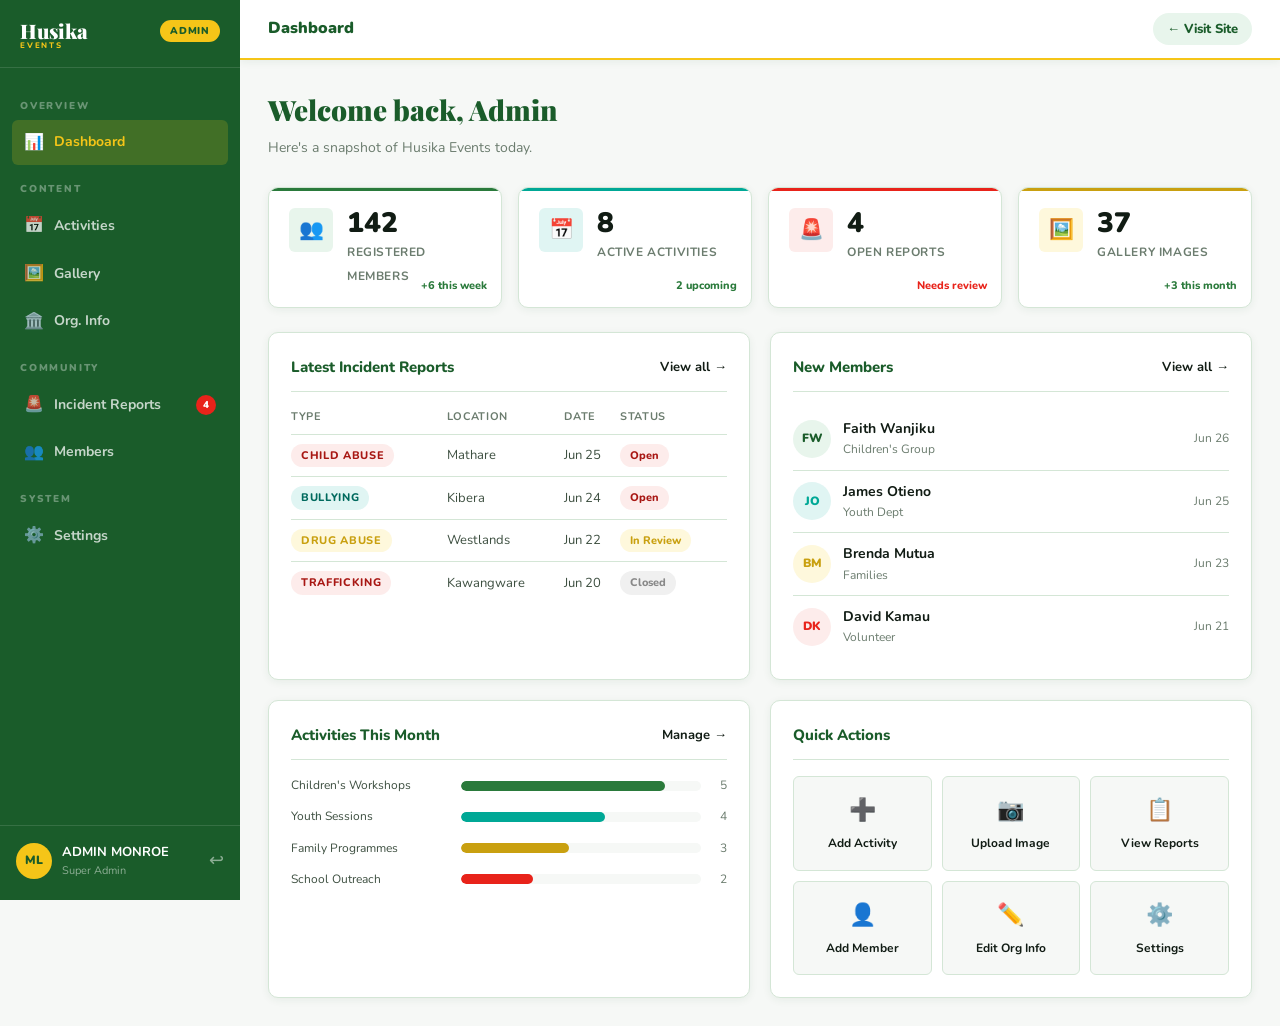
==== commit 71794415: "Initial commit" ====
--- a/client/admin.html
+++ b/client/admin.html
@@ -6,6 +6,14 @@
   <title>Husika Events — Admin Dashboard</title>
   <link rel="stylesheet" href="admin.css" />
   <link href="https://fonts.googleapis.com/css2?family=Nunito:wght@400;600;700;800;900&family=Playfair+Display:wght@700;900&display=swap" rel="stylesheet" />
+
+  <style>
+    a.qa-btn, a.card-link {
+      text-decoration: none;
+      color: inherit;
+      cursor: pointer;
+    }
+  </style>
 </head>
 <body>
 
@@ -21,32 +29,32 @@
 
     <nav class="sidebar-nav">
       <p class="nav-group-label">Overview</p>
-      <a href="#" class="sidebar-link active" data-panel="dashboard">
+      <a href="admin.html" class="sidebar-link active">
         <span class="slink-icon">📊</span> Dashboard
       </a>
 
       <p class="nav-group-label">Content</p>
-      <a href="#" class="sidebar-link" data-panel="activities">
+      <a href="activities.html" class="sidebar-link">
         <span class="slink-icon">📅</span> Activities
       </a>
-      <a href="#" class="sidebar-link" data-panel="gallery">
+      <a href="gallery.html" class="sidebar-link">
         <span class="slink-icon">🖼️</span> Gallery
       </a>
-      <a href="#" class="sidebar-link" data-panel="about">
+      <a href="about.html" class="sidebar-link">
         <span class="slink-icon">🏛️</span> Org. Info
       </a>
 
       <p class="nav-group-label">Community</p>
-      <a href="#" class="sidebar-link" data-panel="reports">
+      <a href="reports.html" class="sidebar-link">
         <span class="slink-icon">🚨</span> Incident Reports
         <span class="sidebar-badge">4</span>
       </a>
-      <a href="#" class="sidebar-link" data-panel="members">
+      <a href="members.html" class="sidebar-link">
         <span class="slink-icon">👥</span> Members
       </a>
 
       <p class="nav-group-label">System</p>
-      <a href="#" class="sidebar-link" data-panel="settings">
+      <a href="settings.html" class="sidebar-link">
         <span class="slink-icon">⚙️</span> Settings
       </a>
     </nav>
@@ -54,7 +62,7 @@
     <div class="sidebar-user">
       <div class="user-avatar">ML</div>
       <div class="user-info">
-        <strong>ADMIN MONROE/strong>
+        <strong>ADMIN MONROE</strong>
         <span>Super Admin</span>
       </div>
       <a href="index.html" class="logout-btn" title="Back to Site">↩</a>
@@ -126,7 +134,7 @@
         <div class="dash-card">
           <div class="dash-card-head">
             <h3>Latest Incident Reports</h3>
-            <button class="card-link" onclick="switchPanel('reports')">View all →</button>
+            <a href="reports.html" class="card-link">View all →</a>
           </div>
           <table class="mini-table">
             <thead><tr><th>Type</th><th>Location</th><th>Date</th><th>Status</th></tr></thead>
@@ -159,7 +167,7 @@
         <div class="dash-card">
           <div class="dash-card-head">
             <h3>New Members</h3>
-            <button class="card-link" onclick="switchPanel('members')">View all →</button>
+            <a href="members.html" class="card-link">View all →</a>
           </div>
           <ul class="member-list">
             <li>
@@ -189,7 +197,7 @@
         <div class="dash-card">
           <div class="dash-card-head">
             <h3>Activities This Month</h3>
-            <button class="card-link" onclick="switchPanel('activities')">Manage →</button>
+            <a href="activities.html" class="card-link">Manage →</a>
           </div>
           <div class="activity-bars">
             <div class="abar-row"><span>Children's Workshops</span><div class="abar-wrap"><div class="abar" style="width:85%;background:var(--green-mid)"></div></div><span>5</span></div>
@@ -203,30 +211,30 @@
         <div class="dash-card">
           <div class="dash-card-head"><h3>Quick Actions</h3></div>
           <div class="quick-actions">
-            <button class="qa-btn" onclick="switchPanel('activities')">
+            <a href="activities.html" class="qa-btn">
               <span class="qa-icon">➕</span>
               <span>Add Activity</span>
-            </button>
-            <button class="qa-btn" onclick="switchPanel('gallery')">
+            </a>
+            <a href="gallery.html" class="qa-btn">
               <span class="qa-icon">📷</span>
               <span>Upload Image</span>
-            </button>
-            <button class="qa-btn" onclick="switchPanel('reports')">
+            </a>
+            <a href="reports.html" class="qa-btn">
               <span class="qa-icon">📋</span>
               <span>View Reports</span>
-            </button>
-            <button class="qa-btn" onclick="switchPanel('members')">
+            </a>
+            <a href="members.html" class="qa-btn">
               <span class="qa-icon">👤</span>
               <span>Add Member</span>
-            </button>
-            <button class="qa-btn" onclick="switchPanel('about')">
+            </a>
+            <a href="about.html" class="qa-btn">
               <span class="qa-icon">✏️</span>
               <span>Edit Org Info</span>
-            </button>
-            <button class="qa-btn" onclick="switchPanel('settings')">
+            </a>
+            <a href="settings.html" class="qa-btn">
               <span class="qa-icon">⚙️</span>
               <span>Settings</span>
-            </button>
+            </a>
           </div>
         </div>
 
@@ -975,4 +983,4 @@
 
   <script src="admin.js"></script>
 </body>
-</html>
+</html>
